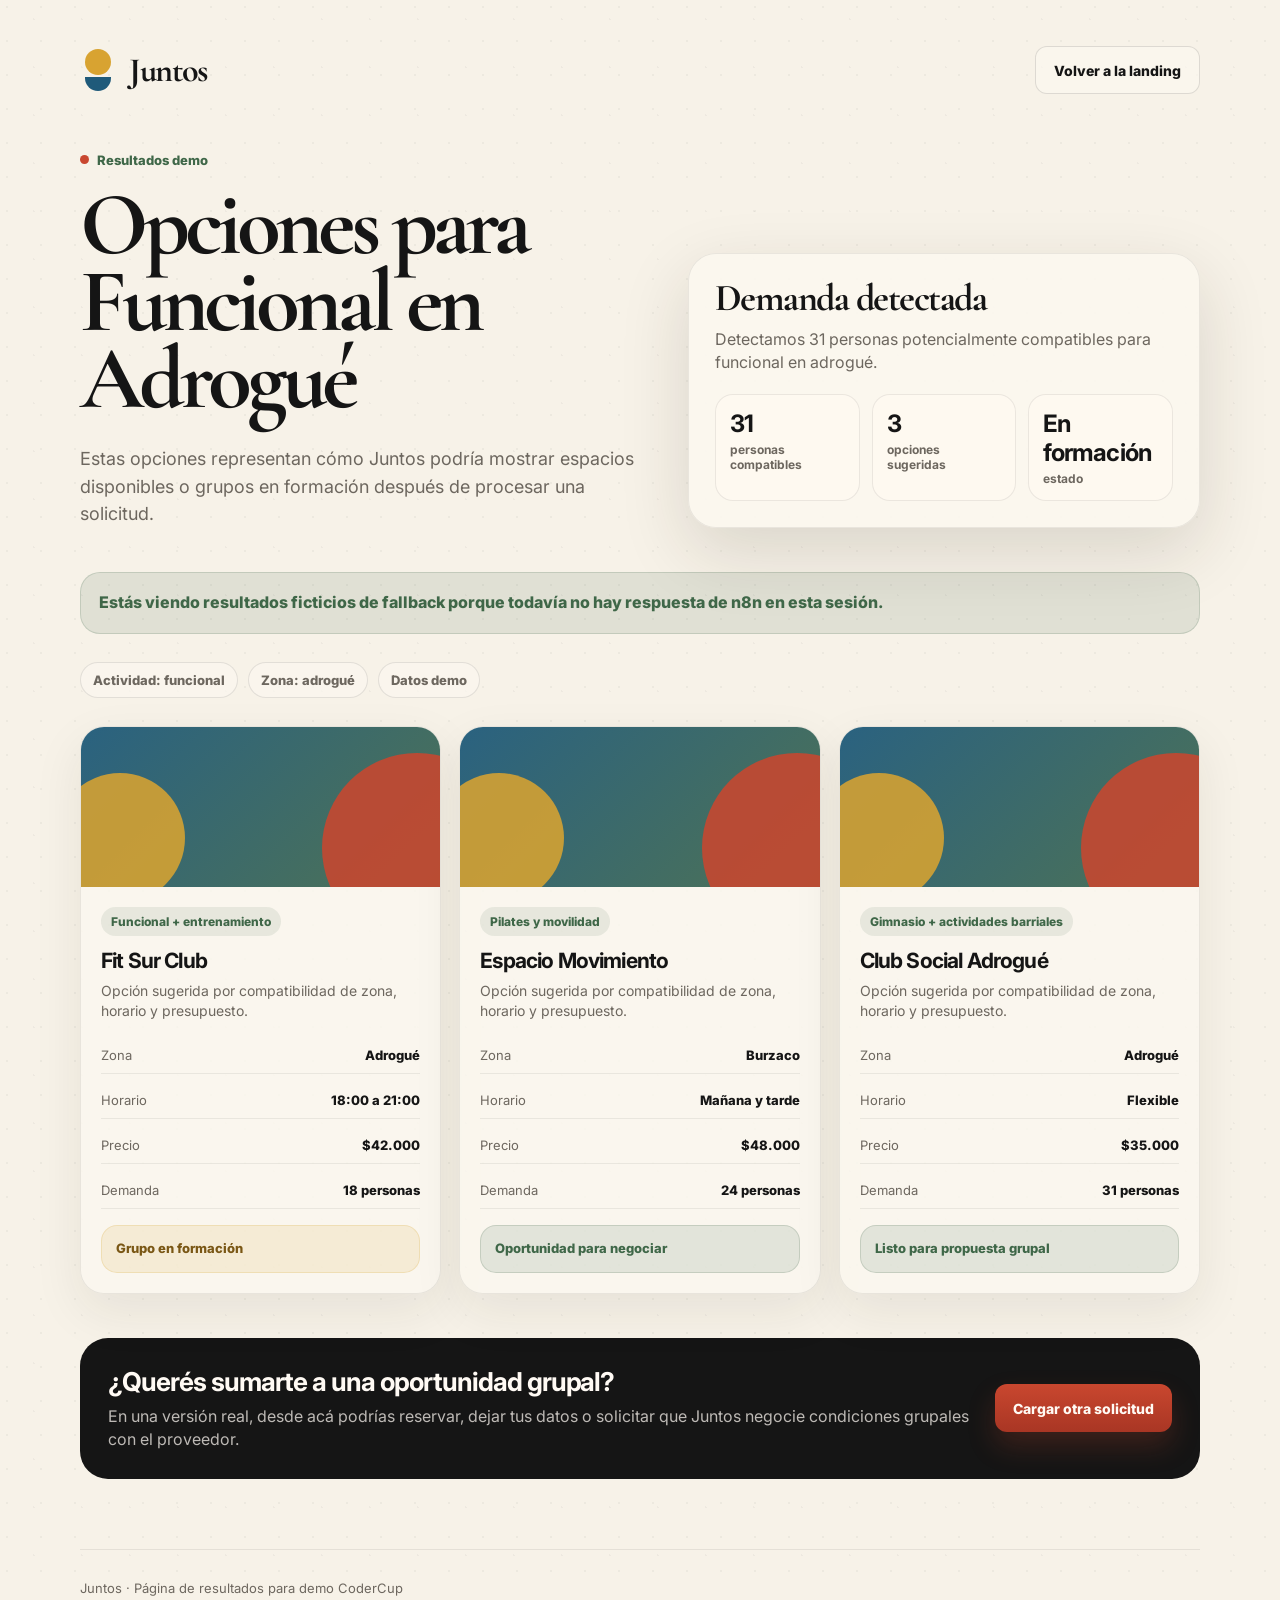
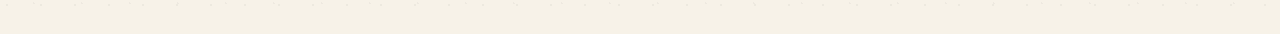
==== resultados.html @ adbb6b78 "Add files via upload" ====
<!DOCTYPE html>
<html lang="es">
<head>
  <meta charset="UTF-8" />
  <meta name="viewport" content="width=device-width, initial-scale=1.0" />
  <title>Resultados | Juntos</title>

  <link rel="preconnect" href="https://fonts.googleapis.com">
  <link rel="preconnect" href="https://fonts.gstatic.com" crossorigin>
  <link href="https://fonts.googleapis.com/css2?family=Inter:wght@400;500;600;700;800&family=Cormorant+Garamond:wght@500;600;700&display=swap" rel="stylesheet">

  <style>
    :root {
      --bg: #f7f2e8;
      --card: #fbf7ef;
      --text: #151515;
      --muted: #6d675f;
      --border: #ded5c7;
      --red: #c9472f;
      --red-dark: #a93624;
      --green: #3f6748;
      --blue: #1f5a7a;
      --mustard: #d8a331;
      --shadow: 0 24px 70px rgba(40, 32, 22, 0.14);
    }

    * { box-sizing: border-box; }
    body {
      margin: 0;
      font-family: "Inter", Arial, sans-serif;
      color: var(--text);
      background:
        radial-gradient(circle at 20% 20%, rgba(0, 0, 0, 0.04) 0 1px, transparent 1px),
        radial-gradient(circle at 70% 40%, rgba(0, 0, 0, 0.035) 0 1px, transparent 1px),
        var(--bg);
      background-size: 34px 34px, 48px 48px;
    }

    .page { min-height: 100vh; padding: 28px; }
    .shell { max-width: 1120px; margin: 0 auto; }

    header {
      display: flex; justify-content: space-between; align-items: center;
      padding: 18px 0 54px; gap: 20px;
    }

    .brand { display: inline-flex; align-items: center; gap: 13px; text-decoration: none; color: var(--text); }
    .mark { width: 36px; height: 42px; position: relative; }
    .mark::before { content: ""; position: absolute; width: 26px; height: 26px; background: var(--mustard); border-radius: 50%; left: 5px; top: 0; }
    .mark::after { content: ""; position: absolute; width: 26px; height: 14px; background: var(--blue); border-radius: 0 0 20px 20px; left: 5px; bottom: 0; }
    .logo { font-family: "Cormorant Garamond", Georgia, serif; font-size: 34px; font-weight: 700; letter-spacing: -0.04em; }

    .btn {
      display: inline-flex; align-items: center; justify-content: center; min-height: 48px;
      padding: 0 18px; border-radius: 12px; font-weight: 800; font-size: 14px;
      text-decoration: none; transition: transform 150ms ease; white-space: nowrap;
    }
    .btn.primary { background: linear-gradient(180deg, var(--red), var(--red-dark)); color: #fffaf4; box-shadow: 0 14px 28px rgba(201, 71, 47, 0.22); }
    .btn.secondary { color: var(--text); border: 1px solid rgba(21, 21, 21, 0.12); background: rgba(251, 247, 239, 0.72); }
    .btn:hover { transform: translateY(-1px); }

    .hero {
      display: grid; grid-template-columns: 1.05fr 0.95fr; gap: 42px;
      align-items: end; margin-bottom: 44px;
    }

    .eyebrow { display: inline-flex; align-items: center; gap: 8px; margin-bottom: 18px; font-size: 13px; font-weight: 800; color: var(--green); }
    .dot { width: 9px; height: 9px; border-radius: 50%; background: var(--red); }

    h1 {
      margin: 0; max-width: 720px; font-family: "Cormorant Garamond", Georgia, serif;
      font-size: clamp(52px, 7vw, 92px); line-height: 0.86; letter-spacing: -0.055em; font-weight: 700;
    }

    .lead { max-width: 620px; margin: 28px 0 0; font-size: 18px; line-height: 1.55; color: var(--muted); }

    .summary-card {
      background: rgba(251, 247, 239, 0.94); border: 1px solid rgba(21, 21, 21, 0.08);
      border-radius: 28px; padding: 26px; box-shadow: var(--shadow);
    }
    .summary-card h2 { font-family: "Cormorant Garamond", Georgia, serif; font-size: 38px; line-height: 0.95; letter-spacing: -0.04em; margin: 0 0 12px; }
    .summary-card p { color: var(--muted); line-height: 1.45; margin: 0; }

    .metric-row { display: grid; grid-template-columns: repeat(3, 1fr); gap: 12px; margin-top: 20px; }
    .metric { padding: 14px; background: rgba(255, 250, 242, 0.72); border: 1px solid rgba(21,21,21,0.08); border-radius: 18px; }
    .metric strong { display: block; font-size: 24px; letter-spacing: -0.04em; }
    .metric span { display: block; margin-top: 4px; color: var(--muted); font-size: 12px; line-height: 1.25; font-weight: 700; }

    .message {
      margin: 26px 0;
      padding: 18px;
      border-radius: 20px;
      background: rgba(63,103,72,0.12);
      border: 1px solid rgba(63,103,72,0.18);
      color: var(--green);
      font-weight: 800;
      line-height: 1.45;
    }

    .filter-note { display: flex; gap: 10px; flex-wrap: wrap; margin: 28px 0; }
    .pill { border: 1px solid rgba(21,21,21,0.1); border-radius: 999px; padding: 9px 12px; color: var(--muted); background: rgba(251,247,239,0.7); font-size: 13px; font-weight: 800; }

    .results-grid { display: grid; grid-template-columns: repeat(3, 1fr); gap: 18px; }
    .result-card { background: rgba(251, 247, 239, 0.84); border: 1px solid rgba(21,21,21,0.08); border-radius: 24px; overflow: hidden; box-shadow: 0 18px 50px rgba(40,32,22,0.08); }

    .visual {
      height: 160px; position: relative;
      background: linear-gradient(135deg, rgba(31,90,122,0.95), rgba(63,103,72,0.92));
      overflow: hidden;
    }
    .visual::before { content: ""; position: absolute; width: 130px; height: 130px; border-radius: 50%; background: var(--mustard); left: -26px; top: 46px; opacity: 0.88; }
    .visual::after { content: ""; position: absolute; width: 190px; height: 190px; border-radius: 50%; background: var(--red); right: -72px; top: 26px; opacity: 0.88; }

    .result-content { padding: 20px; }
    .label { display: inline-flex; width: fit-content; padding: 7px 10px; border-radius: 999px; background: rgba(63,103,72,0.1); color: var(--green); font-size: 12px; font-weight: 800; margin-bottom: 12px; }
    .result-card h3 { margin: 0 0 8px; font-size: 21px; letter-spacing: -0.04em; }
    .result-card p { margin: 0; color: var(--muted); font-size: 14px; line-height: 1.45; }

    .details { display: grid; gap: 8px; margin: 16px 0; }
    .detail { display: flex; justify-content: space-between; gap: 12px; padding: 10px 0; border-bottom: 1px solid rgba(21,21,21,0.07); font-size: 13px; }
    .detail span:first-child { color: var(--muted); }
    .detail span:last-child { font-weight: 800; text-align: right; }

    .status {
      margin-top: 16px; padding: 14px; border-radius: 16px; font-size: 13px; line-height: 1.35; font-weight: 800;
      background: rgba(216,163,49,0.13); color: #7a5715; border: 1px solid rgba(216,163,49,0.2);
    }
    .status.good { background: rgba(63,103,72,0.12); color: var(--green); border-color: rgba(63,103,72,0.18); }

    .cta-section {
      margin-top: 44px; padding: 28px; border-radius: 28px; background: #151515; color: #fffaf4;
      display: grid; grid-template-columns: 1fr auto; gap: 24px; align-items: center;
    }
    .cta-section h2 { margin: 0 0 8px; font-size: 26px; letter-spacing: -0.04em; }
    .cta-section p { margin: 0; color: rgba(255,250,244,0.72); line-height: 1.45; }

    footer { margin-top: 70px; padding: 30px 0 10px; color: var(--muted); font-size: 13px; border-top: 1px solid rgba(21,21,21,0.08); }

    @media (max-width: 980px) { .hero { grid-template-columns: 1fr; } .results-grid { grid-template-columns: 1fr 1fr; } .cta-section { grid-template-columns: 1fr; } }
    @media (max-width: 640px) { .page { padding: 18px; } header { align-items: flex-start; } .results-grid, .metric-row { grid-template-columns: 1fr; } }
  </style>
</head>

<body>
  <main class="page">
    <div class="shell">
      <header>
        <a class="brand" href="./index.html">
          <span class="mark" aria-hidden="true"></span>
          <span class="logo">Juntos</span>
        </a>

        <a class="btn secondary" href="./index.html">Volver a la landing</a>
      </header>

      <section class="hero">
        <div>
          <div class="eyebrow"><span class="dot"></span> Resultados demo</div>
          <h1 id="title">Opciones cerca tuyo</h1>
          <p class="lead">
            Estas opciones representan cómo Juntos podría mostrar espacios disponibles o grupos en formación
            después de procesar una solicitud.
          </p>
        </div>

        <aside class="summary-card">
          <h2>Demanda detectada</h2>
          <p id="summary-text">Procesamos tu solicitud y detectamos oportunidades compatibles.</p>
          <div class="metric-row">
            <div class="metric">
              <strong id="metric-people">0</strong>
              <span>personas compatibles</span>
            </div>
            <div class="metric">
              <strong id="metric-options">0</strong>
              <span>opciones sugeridas</span>
            </div>
            <div class="metric">
              <strong id="metric-status">—</strong>
              <span>estado</span>
            </div>
          </div>
        </aside>
      </section>

      <div class="message" id="message-box"></div>

      <div class="filter-note">
        <span class="pill" id="pill-activity">Actividad: —</span>
        <span class="pill" id="pill-zone">Zona: —</span>
        <span class="pill">Datos demo</span>
      </div>

      <section class="results-grid" id="results"></section>

      <section class="cta-section">
        <div>
          <h2>¿Querés sumarte a una oportunidad grupal?</h2>
          <p>
            En una versión real, desde acá podrías reservar, dejar tus datos o solicitar que Juntos negocie
            condiciones grupales con el proveedor.
          </p>
        </div>
        <a class="btn primary" href="./index.html#demo">Cargar otra solicitud</a>
      </section>

      <footer>Juntos · Página de resultados para demo CoderCup</footer>
    </div>
  </main>

  <script>
    const params = new URLSearchParams(window.location.search);
    const stored = sessionStorage.getItem("juntos_resultado");

    let data = stored ? JSON.parse(stored) : null;

    const fallbackActivity = (params.get("actividad") || "funcional").toLowerCase();
    const fallbackZone = (params.get("zona") || "adrogué").toLowerCase();

    const fallbackResults = [
      {
        nombre: "Fit Sur Club",
        tipo: "Funcional + entrenamiento",
        zona: "Adrogué",
        horario: "18:00 a 21:00",
        precio_estimado: "$42.000",
        demanda: 18,
        estado: "Grupo en formación"
      },
      {
        nombre: "Espacio Movimiento",
        tipo: "Pilates y movilidad",
        zona: "Burzaco",
        horario: "Mañana y tarde",
        precio_estimado: "$48.000",
        demanda: 24,
        estado: "Oportunidad para negociar"
      },
      {
        nombre: "Club Social Adrogué",
        tipo: "Gimnasio + actividades barriales",
        zona: "Adrogué",
        horario: "Flexible",
        precio_estimado: "$35.000",
        demanda: 31,
        estado: "Listo para propuesta grupal"
      }
    ];

    if (!data) {
      data = {
        actividad: fallbackActivity,
        zona: fallbackZone,
        personas_compatibles: 31,
        estado_oportunidad: "demo_fallback",
        mensaje_usuario: "Estás viendo resultados ficticios de fallback porque todavía no hay respuesta de n8n en esta sesión.",
        resultados: fallbackResults
      };
    }

    const actividad = (data.actividad || fallbackActivity).toLowerCase();
    const zona = (data.zona || fallbackZone).toLowerCase();
    const niceActivity = actividad.charAt(0).toUpperCase() + actividad.slice(1);
    const niceZone = zona.charAt(0).toUpperCase() + zona.slice(1);
    const resultados = Array.isArray(data.resultados) ? data.resultados : fallbackResults;

    document.getElementById("title").textContent = `Opciones para ${niceActivity} en ${niceZone}`;
    document.getElementById("pill-activity").textContent = `Actividad: ${actividad}`;
    document.getElementById("pill-zone").textContent = `Zona: ${zona}`;
    document.getElementById("metric-people").textContent = data.personas_compatibles || 0;
    document.getElementById("metric-options").textContent = resultados.length;
    document.getElementById("metric-status").textContent = data.demanda_suficiente ? "Sí" : "En formación";
    document.getElementById("message-box").textContent = data.mensaje_usuario || "Solicitud procesada.";
    document.getElementById("summary-text").textContent =
      `Detectamos ${data.personas_compatibles || 0} personas potencialmente compatibles para ${actividad} en ${zona}.`;

    const container = document.getElementById("results");

    resultados.forEach((item) => {
      const card = document.createElement("article");
      card.className = "result-card";
      const demanda = item.demanda || item.personas || item.personas_compatibles || "—";
      const good = String(item.estado || "").toLowerCase().includes("suficiente") ||
                   String(item.estado || "").toLowerCase().includes("negociar") ||
                   String(item.estado || "").toLowerCase().includes("listo");

      card.innerHTML = `
        <div class="visual"></div>
        <div class="result-content">
          <span class="label">${item.tipo || item.actividad || "Actividad"}</span>
          <h3>${item.nombre || "Espacio sugerido"}</h3>
          <p>${item.descripcion || "Opción sugerida por compatibilidad de zona, horario y presupuesto."}</p>
          <div class="details">
            <div class="detail"><span>Zona</span><span>${item.zona || zona}</span></div>
            <div class="detail"><span>Horario</span><span>${item.horario || "Flexible"}</span></div>
            <div class="detail"><span>Precio</span><span>${item.precio_estimado || "A validar"}</span></div>
            <div class="detail"><span>Demanda</span><span>${demanda} personas</span></div>
          </div>
          <div class="status ${good ? "good" : ""}">${item.estado || "Grupo en formación"}</div>
        </div>
      `;

      container.appendChild(card);
    });
  </script>
</body>
</html>
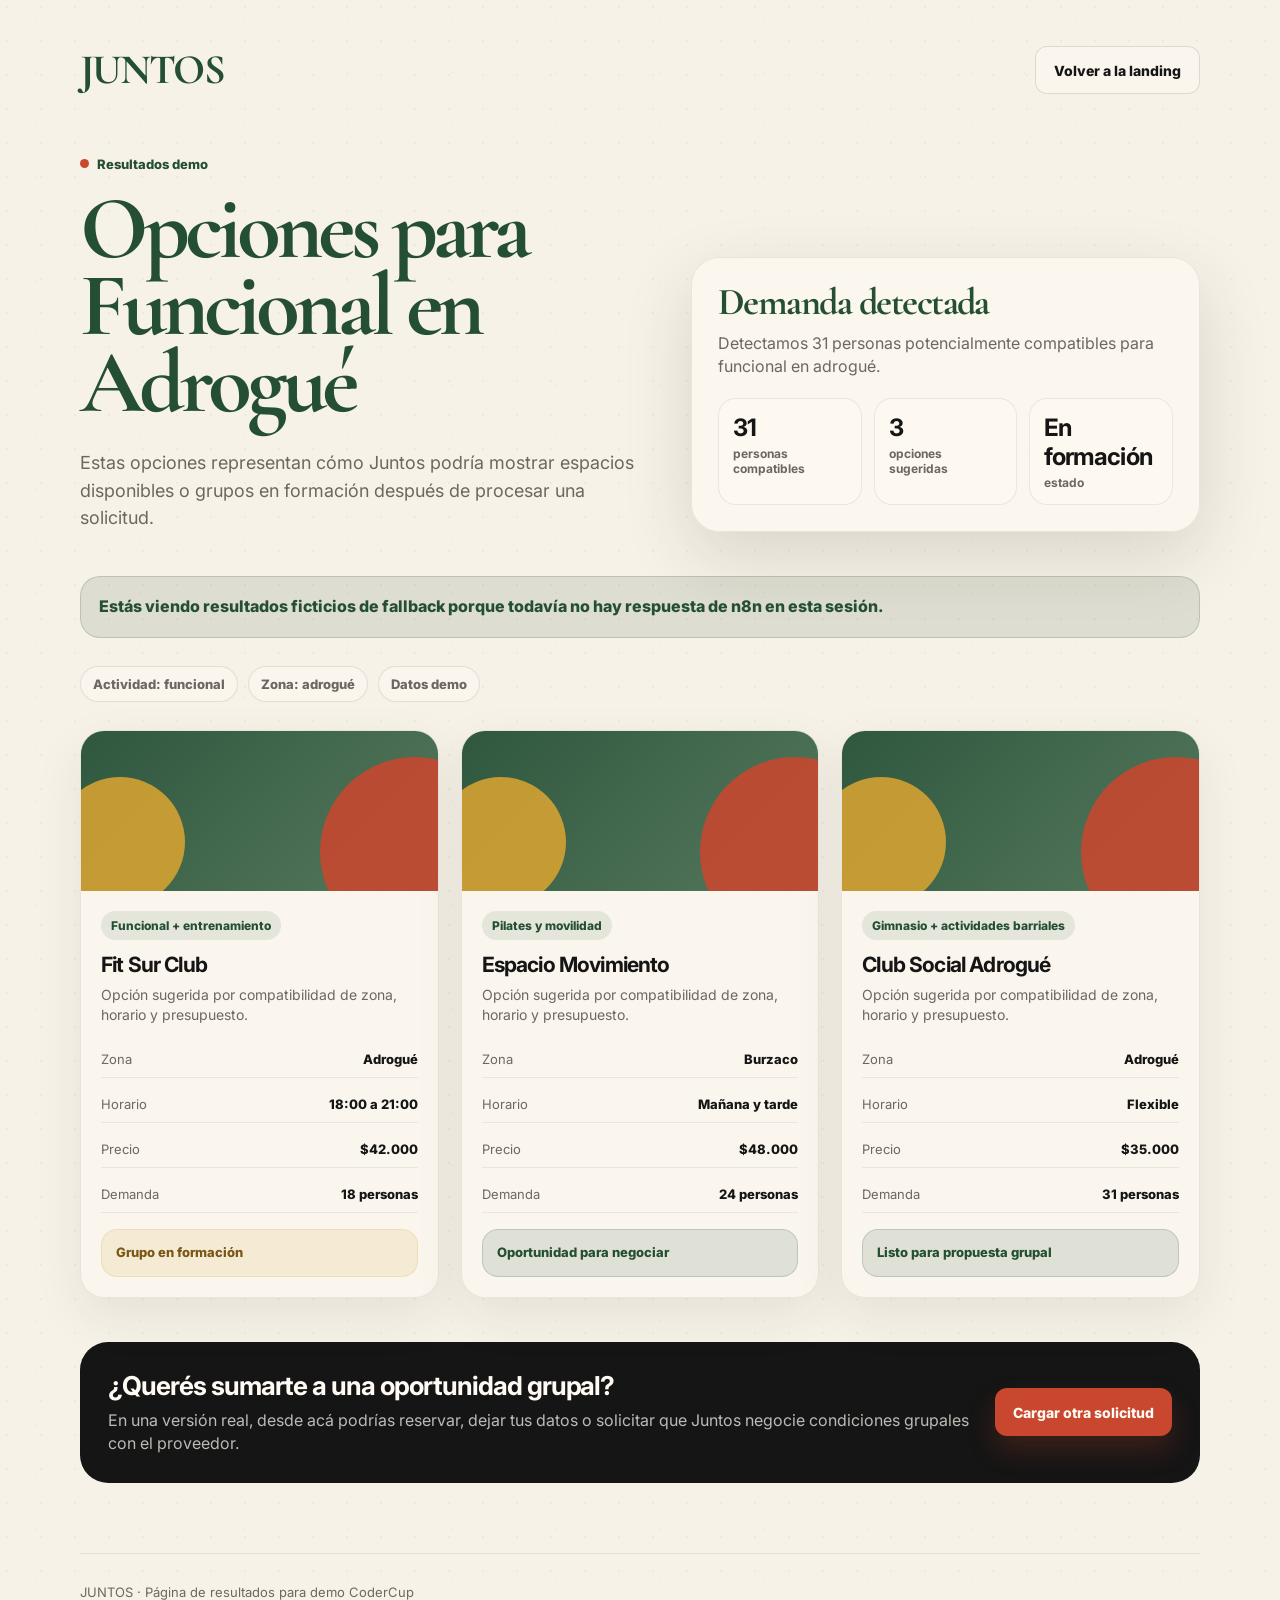
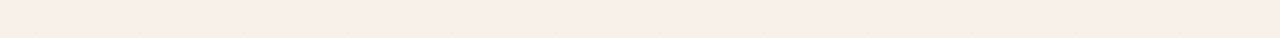
==== commit dc76e12a: "Add files via upload" ====
--- a/resultados.html
+++ b/resultados.html
@@ -18,7 +18,7 @@
       --border: #ded5c7;
       --red: #c9472f;
       --red-dark: #a93624;
-      --green: #3f6748;
+      --green: #244f35;
       --blue: #1f5a7a;
       --mustard: #d8a331;
       --shadow: 0 24px 70px rgba(40, 32, 22, 0.14);
@@ -30,114 +30,336 @@
       font-family: "Inter", Arial, sans-serif;
       color: var(--text);
       background:
-        radial-gradient(circle at 20% 20%, rgba(0, 0, 0, 0.04) 0 1px, transparent 1px),
-        radial-gradient(circle at 70% 40%, rgba(0, 0, 0, 0.035) 0 1px, transparent 1px),
+        radial-gradient(circle at 20% 20%, rgba(0, 0, 0, 0.035) 0 1px, transparent 1px),
+        radial-gradient(circle at 70% 40%, rgba(0, 0, 0, 0.025) 0 1px, transparent 1px),
         var(--bg);
-      background-size: 34px 34px, 48px 48px;
+      background-size: 34px 34px, 52px 52px;
     }
 
     .page { min-height: 100vh; padding: 28px; }
     .shell { max-width: 1120px; margin: 0 auto; }
 
     header {
-      display: flex; justify-content: space-between; align-items: center;
-      padding: 18px 0 54px; gap: 20px;
-    }
-
-    .brand { display: inline-flex; align-items: center; gap: 13px; text-decoration: none; color: var(--text); }
-    .mark { width: 36px; height: 42px; position: relative; }
-    .mark::before { content: ""; position: absolute; width: 26px; height: 26px; background: var(--mustard); border-radius: 50%; left: 5px; top: 0; }
-    .mark::after { content: ""; position: absolute; width: 26px; height: 14px; background: var(--blue); border-radius: 0 0 20px 20px; left: 5px; bottom: 0; }
-    .logo { font-family: "Cormorant Garamond", Georgia, serif; font-size: 34px; font-weight: 700; letter-spacing: -0.04em; }
+      display: flex;
+      justify-content: space-between;
+      align-items: center;
+      padding: 18px 0 58px;
+      gap: 20px;
+    }
+
+    .brand {
+      color: var(--green);
+      font-family: "Cormorant Garamond", Georgia, serif;
+      font-size: 42px;
+      line-height: .9;
+      font-weight: 700;
+      letter-spacing: -0.045em;
+      text-decoration: none;
+    }
 
     .btn {
-      display: inline-flex; align-items: center; justify-content: center; min-height: 48px;
-      padding: 0 18px; border-radius: 12px; font-weight: 800; font-size: 14px;
-      text-decoration: none; transition: transform 150ms ease; white-space: nowrap;
-    }
-    .btn.primary { background: linear-gradient(180deg, var(--red), var(--red-dark)); color: #fffaf4; box-shadow: 0 14px 28px rgba(201, 71, 47, 0.22); }
-    .btn.secondary { color: var(--text); border: 1px solid rgba(21, 21, 21, 0.12); background: rgba(251, 247, 239, 0.72); }
+      display: inline-flex;
+      align-items: center;
+      justify-content: center;
+      min-height: 48px;
+      padding: 0 18px;
+      border-radius: 12px;
+      font-weight: 800;
+      font-size: 14px;
+      text-decoration: none;
+      transition: transform 150ms ease;
+      white-space: nowrap;
+    }
+
+    .btn.primary {
+      background: var(--red);
+      color: #fffaf4;
+      box-shadow: 0 14px 28px rgba(201, 71, 47, 0.22);
+    }
+
+    .btn.secondary {
+      color: var(--text);
+      border: 1px solid rgba(21, 21, 21, 0.12);
+      background: rgba(251, 247, 239, 0.72);
+    }
+
     .btn:hover { transform: translateY(-1px); }
 
     .hero {
-      display: grid; grid-template-columns: 1.05fr 0.95fr; gap: 42px;
-      align-items: end; margin-bottom: 44px;
-    }
-
-    .eyebrow { display: inline-flex; align-items: center; gap: 8px; margin-bottom: 18px; font-size: 13px; font-weight: 800; color: var(--green); }
-    .dot { width: 9px; height: 9px; border-radius: 50%; background: var(--red); }
+      display: grid;
+      grid-template-columns: 1.05fr 0.95fr;
+      gap: 48px;
+      align-items: end;
+      margin-bottom: 44px;
+    }
+
+    .eyebrow {
+      display: inline-flex;
+      align-items: center;
+      gap: 8px;
+      margin-bottom: 18px;
+      font-size: 13px;
+      font-weight: 800;
+      color: var(--green);
+    }
+
+    .dot {
+      width: 9px;
+      height: 9px;
+      border-radius: 50%;
+      background: var(--red);
+    }
 
     h1 {
-      margin: 0; max-width: 720px; font-family: "Cormorant Garamond", Georgia, serif;
-      font-size: clamp(52px, 7vw, 92px); line-height: 0.86; letter-spacing: -0.055em; font-weight: 700;
-    }
-
-    .lead { max-width: 620px; margin: 28px 0 0; font-size: 18px; line-height: 1.55; color: var(--muted); }
+      margin: 0;
+      max-width: 720px;
+      font-family: "Cormorant Garamond", Georgia, serif;
+      font-size: clamp(52px, 7vw, 92px);
+      line-height: 0.86;
+      letter-spacing: -0.055em;
+      font-weight: 700;
+      color: var(--green);
+    }
+
+    .lead {
+      max-width: 620px;
+      margin: 28px 0 0;
+      font-size: 18px;
+      line-height: 1.55;
+      color: var(--muted);
+    }
 
     .summary-card {
-      background: rgba(251, 247, 239, 0.94); border: 1px solid rgba(21, 21, 21, 0.08);
-      border-radius: 28px; padding: 26px; box-shadow: var(--shadow);
-    }
-    .summary-card h2 { font-family: "Cormorant Garamond", Georgia, serif; font-size: 38px; line-height: 0.95; letter-spacing: -0.04em; margin: 0 0 12px; }
-    .summary-card p { color: var(--muted); line-height: 1.45; margin: 0; }
-
-    .metric-row { display: grid; grid-template-columns: repeat(3, 1fr); gap: 12px; margin-top: 20px; }
-    .metric { padding: 14px; background: rgba(255, 250, 242, 0.72); border: 1px solid rgba(21,21,21,0.08); border-radius: 18px; }
-    .metric strong { display: block; font-size: 24px; letter-spacing: -0.04em; }
-    .metric span { display: block; margin-top: 4px; color: var(--muted); font-size: 12px; line-height: 1.25; font-weight: 700; }
+      background: rgba(251, 247, 239, 0.94);
+      border: 1px solid rgba(21, 21, 21, 0.08);
+      border-radius: 28px;
+      padding: 26px;
+      box-shadow: var(--shadow);
+    }
+
+    .summary-card h2 {
+      font-family: "Cormorant Garamond", Georgia, serif;
+      font-size: 38px;
+      line-height: 0.95;
+      letter-spacing: -0.04em;
+      margin: 0 0 12px;
+      color: var(--green);
+    }
+
+    .summary-card p {
+      color: var(--muted);
+      line-height: 1.45;
+      margin: 0;
+    }
+
+    .metric-row {
+      display: grid;
+      grid-template-columns: repeat(3, 1fr);
+      gap: 12px;
+      margin-top: 20px;
+    }
+
+    .metric {
+      padding: 14px;
+      background: rgba(255, 250, 242, 0.72);
+      border: 1px solid rgba(21,21,21,0.08);
+      border-radius: 18px;
+    }
+
+    .metric strong {
+      display: block;
+      font-size: 24px;
+      letter-spacing: -0.04em;
+    }
+
+    .metric span {
+      display: block;
+      margin-top: 4px;
+      color: var(--muted);
+      font-size: 12px;
+      line-height: 1.25;
+      font-weight: 700;
+    }
 
     .message {
       margin: 26px 0;
       padding: 18px;
       border-radius: 20px;
-      background: rgba(63,103,72,0.12);
-      border: 1px solid rgba(63,103,72,0.18);
+      background: rgba(36,79,53,0.12);
+      border: 1px solid rgba(36,79,53,0.18);
       color: var(--green);
       font-weight: 800;
       line-height: 1.45;
     }
 
-    .filter-note { display: flex; gap: 10px; flex-wrap: wrap; margin: 28px 0; }
-    .pill { border: 1px solid rgba(21,21,21,0.1); border-radius: 999px; padding: 9px 12px; color: var(--muted); background: rgba(251,247,239,0.7); font-size: 13px; font-weight: 800; }
-
-    .results-grid { display: grid; grid-template-columns: repeat(3, 1fr); gap: 18px; }
-    .result-card { background: rgba(251, 247, 239, 0.84); border: 1px solid rgba(21,21,21,0.08); border-radius: 24px; overflow: hidden; box-shadow: 0 18px 50px rgba(40,32,22,0.08); }
+    .filter-note {
+      display: flex;
+      gap: 10px;
+      flex-wrap: wrap;
+      margin: 28px 0;
+    }
+
+    .pill {
+      border: 1px solid rgba(21,21,21,0.1);
+      border-radius: 999px;
+      padding: 9px 12px;
+      color: var(--muted);
+      background: rgba(251,247,239,0.7);
+      font-size: 13px;
+      font-weight: 800;
+    }
+
+    .results-grid {
+      display: grid;
+      grid-template-columns: repeat(3, 1fr);
+      gap: 22px;
+    }
+
+    .result-card {
+      background: rgba(251, 247, 239, 0.84);
+      border: 1px solid rgba(21,21,21,0.08);
+      border-radius: 24px;
+      overflow: hidden;
+      box-shadow: 0 18px 50px rgba(40,32,22,0.08);
+    }
 
     .visual {
-      height: 160px; position: relative;
-      background: linear-gradient(135deg, rgba(31,90,122,0.95), rgba(63,103,72,0.92));
+      height: 160px;
+      position: relative;
+      background: linear-gradient(135deg, rgba(36,79,53,0.95), rgba(63,103,72,0.88));
       overflow: hidden;
     }
-    .visual::before { content: ""; position: absolute; width: 130px; height: 130px; border-radius: 50%; background: var(--mustard); left: -26px; top: 46px; opacity: 0.88; }
-    .visual::after { content: ""; position: absolute; width: 190px; height: 190px; border-radius: 50%; background: var(--red); right: -72px; top: 26px; opacity: 0.88; }
+
+    .visual::before {
+      content: "";
+      position: absolute;
+      width: 130px;
+      height: 130px;
+      border-radius: 50%;
+      background: var(--mustard);
+      left: -26px;
+      top: 46px;
+      opacity: 0.88;
+    }
+
+    .visual::after {
+      content: "";
+      position: absolute;
+      width: 190px;
+      height: 190px;
+      border-radius: 50%;
+      background: var(--red);
+      right: -72px;
+      top: 26px;
+      opacity: 0.88;
+    }
 
     .result-content { padding: 20px; }
-    .label { display: inline-flex; width: fit-content; padding: 7px 10px; border-radius: 999px; background: rgba(63,103,72,0.1); color: var(--green); font-size: 12px; font-weight: 800; margin-bottom: 12px; }
-    .result-card h3 { margin: 0 0 8px; font-size: 21px; letter-spacing: -0.04em; }
-    .result-card p { margin: 0; color: var(--muted); font-size: 14px; line-height: 1.45; }
-
-    .details { display: grid; gap: 8px; margin: 16px 0; }
-    .detail { display: flex; justify-content: space-between; gap: 12px; padding: 10px 0; border-bottom: 1px solid rgba(21,21,21,0.07); font-size: 13px; }
+
+    .label {
+      display: inline-flex;
+      width: fit-content;
+      padding: 7px 10px;
+      border-radius: 999px;
+      background: rgba(36,79,53,0.1);
+      color: var(--green);
+      font-size: 12px;
+      font-weight: 800;
+      margin-bottom: 12px;
+    }
+
+    .result-card h3 {
+      margin: 0 0 8px;
+      font-size: 21px;
+      letter-spacing: -0.04em;
+    }
+
+    .result-card p {
+      margin: 0;
+      color: var(--muted);
+      font-size: 14px;
+      line-height: 1.45;
+    }
+
+    .details {
+      display: grid;
+      gap: 8px;
+      margin: 16px 0;
+    }
+
+    .detail {
+      display: flex;
+      justify-content: space-between;
+      gap: 12px;
+      padding: 10px 0;
+      border-bottom: 1px solid rgba(21,21,21,0.07);
+      font-size: 13px;
+    }
+
     .detail span:first-child { color: var(--muted); }
     .detail span:last-child { font-weight: 800; text-align: right; }
 
     .status {
-      margin-top: 16px; padding: 14px; border-radius: 16px; font-size: 13px; line-height: 1.35; font-weight: 800;
-      background: rgba(216,163,49,0.13); color: #7a5715; border: 1px solid rgba(216,163,49,0.2);
-    }
-    .status.good { background: rgba(63,103,72,0.12); color: var(--green); border-color: rgba(63,103,72,0.18); }
+      margin-top: 16px;
+      padding: 14px;
+      border-radius: 16px;
+      font-size: 13px;
+      line-height: 1.35;
+      font-weight: 800;
+      background: rgba(216,163,49,0.13);
+      color: #7a5715;
+      border: 1px solid rgba(216,163,49,0.2);
+    }
+
+    .status.good {
+      background: rgba(36,79,53,0.12);
+      color: var(--green);
+      border-color: rgba(36,79,53,0.18);
+    }
 
     .cta-section {
-      margin-top: 44px; padding: 28px; border-radius: 28px; background: #151515; color: #fffaf4;
-      display: grid; grid-template-columns: 1fr auto; gap: 24px; align-items: center;
-    }
-    .cta-section h2 { margin: 0 0 8px; font-size: 26px; letter-spacing: -0.04em; }
-    .cta-section p { margin: 0; color: rgba(255,250,244,0.72); line-height: 1.45; }
-
-    footer { margin-top: 70px; padding: 30px 0 10px; color: var(--muted); font-size: 13px; border-top: 1px solid rgba(21,21,21,0.08); }
-
-    @media (max-width: 980px) { .hero { grid-template-columns: 1fr; } .results-grid { grid-template-columns: 1fr 1fr; } .cta-section { grid-template-columns: 1fr; } }
-    @media (max-width: 640px) { .page { padding: 18px; } header { align-items: flex-start; } .results-grid, .metric-row { grid-template-columns: 1fr; } }
+      margin-top: 44px;
+      padding: 28px;
+      border-radius: 28px;
+      background: #151515;
+      color: #fffaf4;
+      display: grid;
+      grid-template-columns: 1fr auto;
+      gap: 24px;
+      align-items: center;
+    }
+
+    .cta-section h2 {
+      margin: 0 0 8px;
+      font-size: 26px;
+      letter-spacing: -0.04em;
+    }
+
+    .cta-section p {
+      margin: 0;
+      color: rgba(255,250,244,0.72);
+      line-height: 1.45;
+    }
+
+    footer {
+      margin-top: 70px;
+      padding: 30px 0 10px;
+      color: var(--muted);
+      font-size: 13px;
+      border-top: 1px solid rgba(21,21,21,0.08);
+    }
+
+    @media (max-width: 980px) {
+      .hero { grid-template-columns: 1fr; }
+      .results-grid { grid-template-columns: 1fr 1fr; }
+      .cta-section { grid-template-columns: 1fr; }
+    }
+
+    @media (max-width: 640px) {
+      .page { padding: 18px; }
+      header { align-items: flex-start; }
+      .results-grid, .metric-row { grid-template-columns: 1fr; }
+    }
   </style>
 </head>
 
@@ -145,11 +367,7 @@
   <main class="page">
     <div class="shell">
       <header>
-        <a class="brand" href="./index.html">
-          <span class="mark" aria-hidden="true"></span>
-          <span class="logo">Juntos</span>
-        </a>
-
+        <a class="brand" href="./index.html">JUNTOS</a>
         <a class="btn secondary" href="./index.html">Volver a la landing</a>
       </header>
 
@@ -204,47 +422,22 @@
         <a class="btn primary" href="./index.html#demo">Cargar otra solicitud</a>
       </section>
 
-      <footer>Juntos · Página de resultados para demo CoderCup</footer>
+      <footer>JUNTOS · Página de resultados para demo CoderCup</footer>
     </div>
   </main>
 
   <script>
     const params = new URLSearchParams(window.location.search);
     const stored = sessionStorage.getItem("juntos_resultado");
-
     let data = stored ? JSON.parse(stored) : null;
 
     const fallbackActivity = (params.get("actividad") || "funcional").toLowerCase();
     const fallbackZone = (params.get("zona") || "adrogué").toLowerCase();
 
     const fallbackResults = [
-      {
-        nombre: "Fit Sur Club",
-        tipo: "Funcional + entrenamiento",
-        zona: "Adrogué",
-        horario: "18:00 a 21:00",
-        precio_estimado: "$42.000",
-        demanda: 18,
-        estado: "Grupo en formación"
-      },
-      {
-        nombre: "Espacio Movimiento",
-        tipo: "Pilates y movilidad",
-        zona: "Burzaco",
-        horario: "Mañana y tarde",
-        precio_estimado: "$48.000",
-        demanda: 24,
-        estado: "Oportunidad para negociar"
-      },
-      {
-        nombre: "Club Social Adrogué",
-        tipo: "Gimnasio + actividades barriales",
-        zona: "Adrogué",
-        horario: "Flexible",
-        precio_estimado: "$35.000",
-        demanda: 31,
-        estado: "Listo para propuesta grupal"
-      }
+      { nombre: "Fit Sur Club", tipo: "Funcional + entrenamiento", zona: "Adrogué", horario: "18:00 a 21:00", precio_estimado: "$42.000", demanda: 18, estado: "Grupo en formación" },
+      { nombre: "Espacio Movimiento", tipo: "Pilates y movilidad", zona: "Burzaco", horario: "Mañana y tarde", precio_estimado: "$48.000", demanda: 24, estado: "Oportunidad para negociar" },
+      { nombre: "Club Social Adrogué", tipo: "Gimnasio + actividades barriales", zona: "Adrogué", horario: "Flexible", precio_estimado: "$35.000", demanda: 31, estado: "Listo para propuesta grupal" }
     ];
 
     if (!data) {
@@ -252,7 +445,7 @@
         actividad: fallbackActivity,
         zona: fallbackZone,
         personas_compatibles: 31,
-        estado_oportunidad: "demo_fallback",
+        demanda_suficiente: false,
         mensaje_usuario: "Estás viendo resultados ficticios de fallback porque todavía no hay respuesta de n8n en esta sesión.",
         resultados: fallbackResults
       };
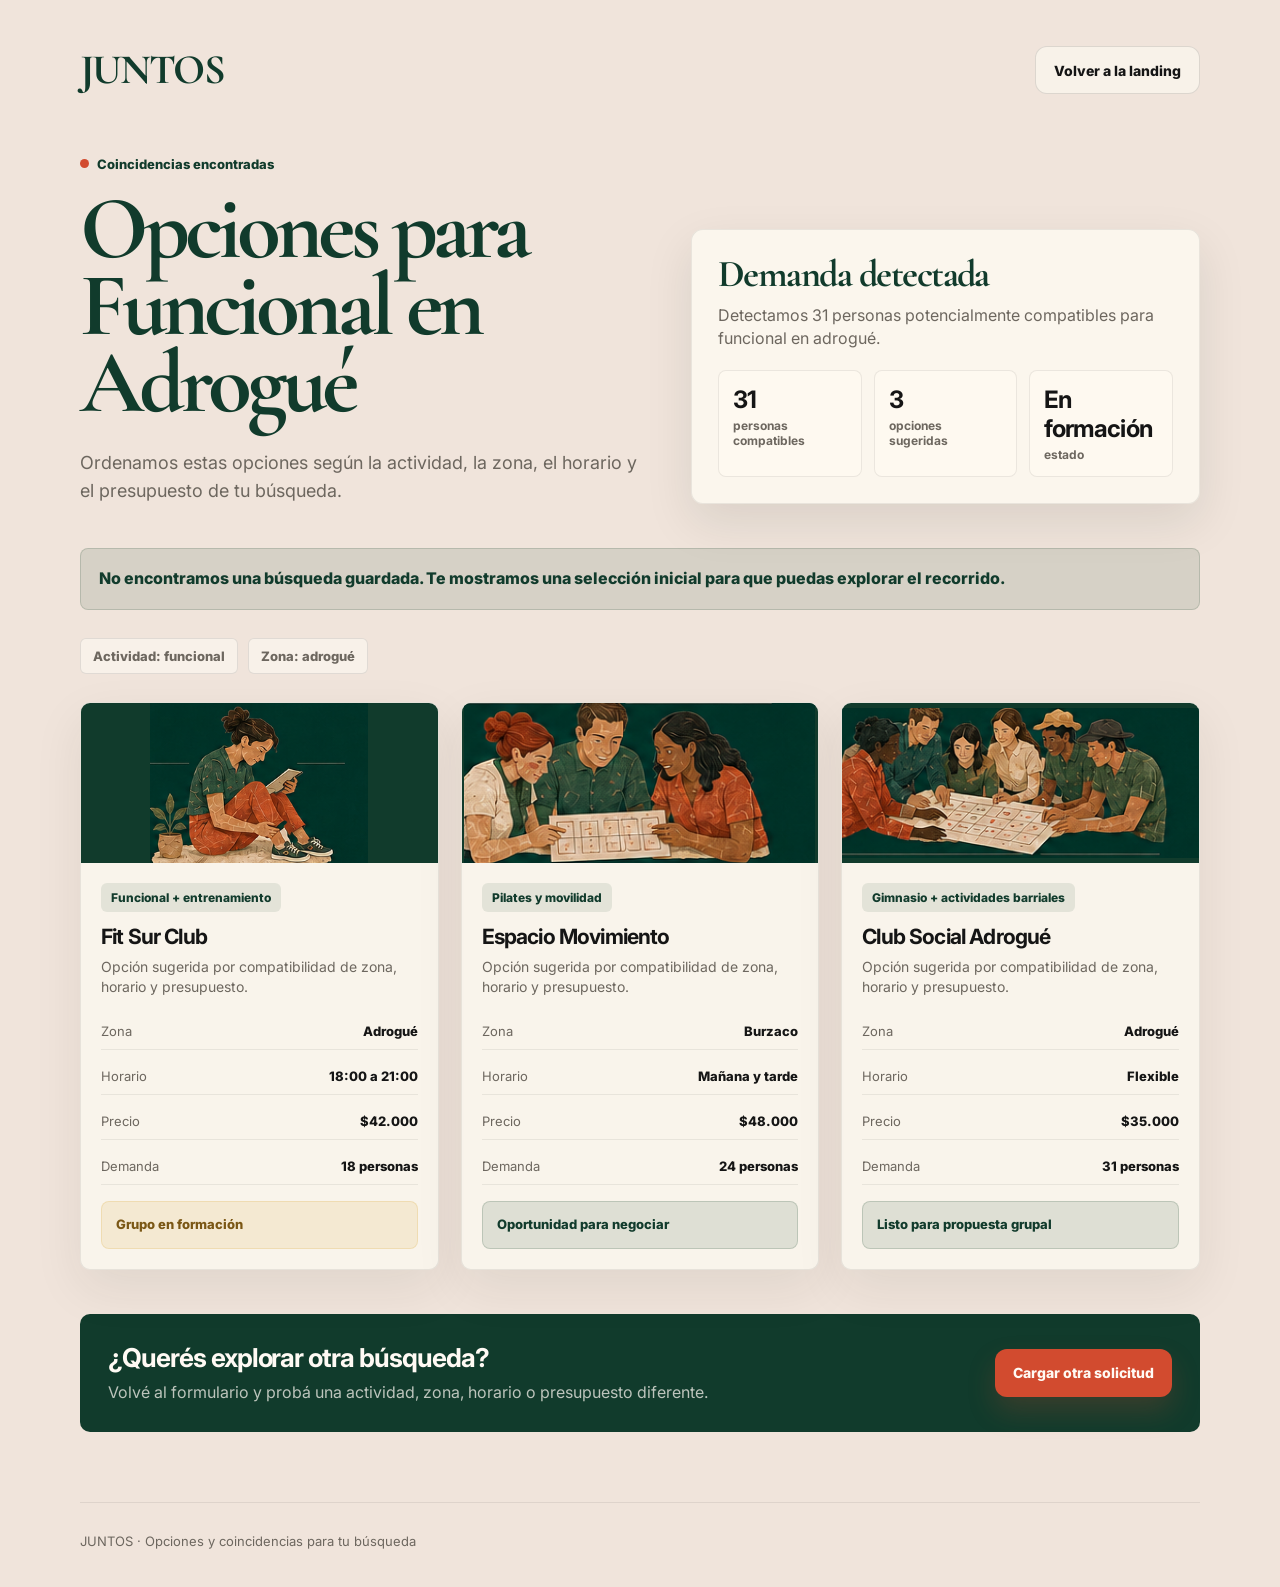
==== commit 36c81dbe: "Implementar landing editorial con collages" ====
--- a/resultados.html
+++ b/resultados.html
@@ -11,17 +11,15 @@
 
   <style>
     :root {
-      --bg: #f7f2e8;
-      --card: #fbf7ef;
+      --bg: #f0e4db;
+      --card: #f7eee7;
       --text: #151515;
       --muted: #6d675f;
       --border: #ded5c7;
-      --red: #c9472f;
-      --red-dark: #a93624;
-      --green: #244f35;
-      --blue: #1f5a7a;
-      --mustard: #d8a331;
-      --shadow: 0 24px 70px rgba(40, 32, 22, 0.14);
+      --red: #d24b2f;
+      --red-dark: #b73c25;
+      --green: #113b2c;
+      --shadow: 0 18px 48px rgba(18, 42, 31, 0.1);
     }
 
     * { box-sizing: border-box; }
@@ -29,11 +27,7 @@
       margin: 0;
       font-family: "Inter", Arial, sans-serif;
       color: var(--text);
-      background:
-        radial-gradient(circle at 20% 20%, rgba(0, 0, 0, 0.035) 0 1px, transparent 1px),
-        radial-gradient(circle at 70% 40%, rgba(0, 0, 0, 0.025) 0 1px, transparent 1px),
-        var(--bg);
-      background-size: 34px 34px, 52px 52px;
+      background: var(--bg);
     }
 
     .page { min-height: 100vh; padding: 28px; }
@@ -132,7 +126,7 @@
     .summary-card {
       background: rgba(251, 247, 239, 0.94);
       border: 1px solid rgba(21, 21, 21, 0.08);
-      border-radius: 28px;
+      border-radius: 12px;
       padding: 26px;
       box-shadow: var(--shadow);
     }
@@ -163,7 +157,7 @@
       padding: 14px;
       background: rgba(255, 250, 242, 0.72);
       border: 1px solid rgba(21,21,21,0.08);
-      border-radius: 18px;
+      border-radius: 8px;
     }
 
     .metric strong {
@@ -184,7 +178,7 @@
     .message {
       margin: 26px 0;
       padding: 18px;
-      border-radius: 20px;
+      border-radius: 8px;
       background: rgba(36,79,53,0.12);
       border: 1px solid rgba(36,79,53,0.18);
       color: var(--green);
@@ -201,7 +195,7 @@
 
     .pill {
       border: 1px solid rgba(21,21,21,0.1);
-      border-radius: 999px;
+      border-radius: 6px;
       padding: 9px 12px;
       color: var(--muted);
       background: rgba(251,247,239,0.7);
@@ -218,7 +212,7 @@
     .result-card {
       background: rgba(251, 247, 239, 0.84);
       border: 1px solid rgba(21,21,21,0.08);
-      border-radius: 24px;
+      border-radius: 10px;
       overflow: hidden;
       box-shadow: 0 18px 50px rgba(40,32,22,0.08);
     }
@@ -226,33 +220,16 @@
     .visual {
       height: 160px;
       position: relative;
-      background: linear-gradient(135deg, rgba(36,79,53,0.95), rgba(63,103,72,0.88));
+      background-color: var(--green);
+      background-repeat: no-repeat;
+      background-position: center;
+      background-size: contain;
       overflow: hidden;
     }
 
-    .visual::before {
-      content: "";
-      position: absolute;
-      width: 130px;
-      height: 130px;
-      border-radius: 50%;
-      background: var(--mustard);
-      left: -26px;
-      top: 46px;
-      opacity: 0.88;
-    }
-
-    .visual::after {
-      content: "";
-      position: absolute;
-      width: 190px;
-      height: 190px;
-      border-radius: 50%;
-      background: var(--red);
-      right: -72px;
-      top: 26px;
-      opacity: 0.88;
-    }
+    .result-card:nth-child(1) .visual { background-image: url('./assets/collage/participar-explorador.png'); }
+    .result-card:nth-child(2) .visual { background-image: url('./assets/collage/participar-manada.png'); }
+    .result-card:nth-child(3) .visual { background-image: url('./assets/collage/participar-comunidad.png'); }
 
     .result-content { padding: 20px; }
 
@@ -260,7 +237,7 @@
       display: inline-flex;
       width: fit-content;
       padding: 7px 10px;
-      border-radius: 999px;
+      border-radius: 6px;
       background: rgba(36,79,53,0.1);
       color: var(--green);
       font-size: 12px;
@@ -302,7 +279,7 @@
     .status {
       margin-top: 16px;
       padding: 14px;
-      border-radius: 16px;
+      border-radius: 8px;
       font-size: 13px;
       line-height: 1.35;
       font-weight: 800;
@@ -320,8 +297,8 @@
     .cta-section {
       margin-top: 44px;
       padding: 28px;
-      border-radius: 28px;
-      background: #151515;
+      border-radius: 10px;
+      background: var(--green);
       color: #fffaf4;
       display: grid;
       grid-template-columns: 1fr auto;
@@ -373,11 +350,10 @@
 
       <section class="hero">
         <div>
-          <div class="eyebrow"><span class="dot"></span> Resultados demo</div>
+          <div class="eyebrow"><span class="dot"></span> Coincidencias encontradas</div>
           <h1 id="title">Opciones cerca tuyo</h1>
           <p class="lead">
-            Estas opciones representan cómo Juntos podría mostrar espacios disponibles o grupos en formación
-            después de procesar una solicitud.
+            Ordenamos estas opciones según la actividad, la zona, el horario y el presupuesto de tu búsqueda.
           </p>
         </div>
 
@@ -406,23 +382,19 @@
       <div class="filter-note">
         <span class="pill" id="pill-activity">Actividad: —</span>
         <span class="pill" id="pill-zone">Zona: —</span>
-        <span class="pill">Datos demo</span>
       </div>
 
       <section class="results-grid" id="results"></section>
 
       <section class="cta-section">
         <div>
-          <h2>¿Querés sumarte a una oportunidad grupal?</h2>
-          <p>
-            En una versión real, desde acá podrías reservar, dejar tus datos o solicitar que Juntos negocie
-            condiciones grupales con el proveedor.
-          </p>
+          <h2>¿Querés explorar otra búsqueda?</h2>
+          <p>Volvé al formulario y probá una actividad, zona, horario o presupuesto diferente.</p>
         </div>
         <a class="btn primary" href="./index.html#demo">Cargar otra solicitud</a>
       </section>
 
-      <footer>JUNTOS · Página de resultados para demo CoderCup</footer>
+      <footer>JUNTOS · Opciones y coincidencias para tu búsqueda</footer>
     </div>
   </main>
 
@@ -446,13 +418,13 @@
         zona: fallbackZone,
         personas_compatibles: 31,
         demanda_suficiente: false,
-        mensaje_usuario: "Estás viendo resultados ficticios de fallback porque todavía no hay respuesta de n8n en esta sesión.",
+        mensaje_usuario: "No encontramos una búsqueda guardada. Te mostramos una selección inicial para que puedas explorar el recorrido.",
         resultados: fallbackResults
       };
     }
 
-    const actividad = (data.actividad || fallbackActivity).toLowerCase();
-    const zona = (data.zona || fallbackZone).toLowerCase();
+    const actividad = String(data.actividad || fallbackActivity).toLowerCase();
+    const zona = String(data.zona || fallbackZone).toLowerCase();
     const niceActivity = actividad.charAt(0).toUpperCase() + actividad.slice(1);
     const niceZone = zona.charAt(0).toUpperCase() + zona.slice(1);
     const resultados = Array.isArray(data.resultados) ? data.resultados : fallbackResults;
@@ -469,30 +441,59 @@
 
     const container = document.getElementById("results");
 
-    resultados.forEach((item) => {
+    function appendTextElement(parent, tag, className, value) {
+      const element = document.createElement(tag);
+      if (className) element.className = className;
+      element.textContent = String(value ?? "");
+      parent.appendChild(element);
+      return element;
+    }
+
+    function appendDetail(parent, label, value) {
+      const detail = document.createElement("div");
+      detail.className = "detail";
+      appendTextElement(detail, "span", "", label);
+      appendTextElement(detail, "span", "", value);
+      parent.appendChild(detail);
+    }
+
+    resultados.forEach((item = {}) => {
       const card = document.createElement("article");
       card.className = "result-card";
+
       const demanda = item.demanda || item.personas || item.personas_compatibles || "—";
-      const good = String(item.estado || "").toLowerCase().includes("suficiente") ||
-                   String(item.estado || "").toLowerCase().includes("negociar") ||
-                   String(item.estado || "").toLowerCase().includes("listo");
-
-      card.innerHTML = `
-        <div class="visual"></div>
-        <div class="result-content">
-          <span class="label">${item.tipo || item.actividad || "Actividad"}</span>
-          <h3>${item.nombre || "Espacio sugerido"}</h3>
-          <p>${item.descripcion || "Opción sugerida por compatibilidad de zona, horario y presupuesto."}</p>
-          <div class="details">
-            <div class="detail"><span>Zona</span><span>${item.zona || zona}</span></div>
-            <div class="detail"><span>Horario</span><span>${item.horario || "Flexible"}</span></div>
-            <div class="detail"><span>Precio</span><span>${item.precio_estimado || "A validar"}</span></div>
-            <div class="detail"><span>Demanda</span><span>${demanda} personas</span></div>
-          </div>
-          <div class="status ${good ? "good" : ""}">${item.estado || "Grupo en formación"}</div>
-        </div>
-      `;
-
+      const estado = String(item.estado || "Grupo en formación");
+      const estadoNormalizado = estado.toLowerCase();
+      const good = estadoNormalizado.includes("suficiente") ||
+                   estadoNormalizado.includes("negociar") ||
+                   estadoNormalizado.includes("listo");
+
+      const visual = document.createElement("div");
+      visual.className = "visual";
+      card.appendChild(visual);
+
+      const content = document.createElement("div");
+      content.className = "result-content";
+      card.appendChild(content);
+
+      appendTextElement(content, "span", "label", item.tipo || item.actividad || "Actividad");
+      appendTextElement(content, "h3", "", item.nombre || "Espacio sugerido");
+      appendTextElement(
+        content,
+        "p",
+        "",
+        item.descripcion || "Opción sugerida por compatibilidad de zona, horario y presupuesto."
+      );
+
+      const details = document.createElement("div");
+      details.className = "details";
+      appendDetail(details, "Zona", item.zona || zona);
+      appendDetail(details, "Horario", item.horario || "Flexible");
+      appendDetail(details, "Precio", item.precio_estimado || "A validar");
+      appendDetail(details, "Demanda", `${demanda} personas`);
+      content.appendChild(details);
+
+      appendTextElement(content, "div", `status${good ? " good" : ""}`, estado);
       container.appendChild(card);
     });
   </script>
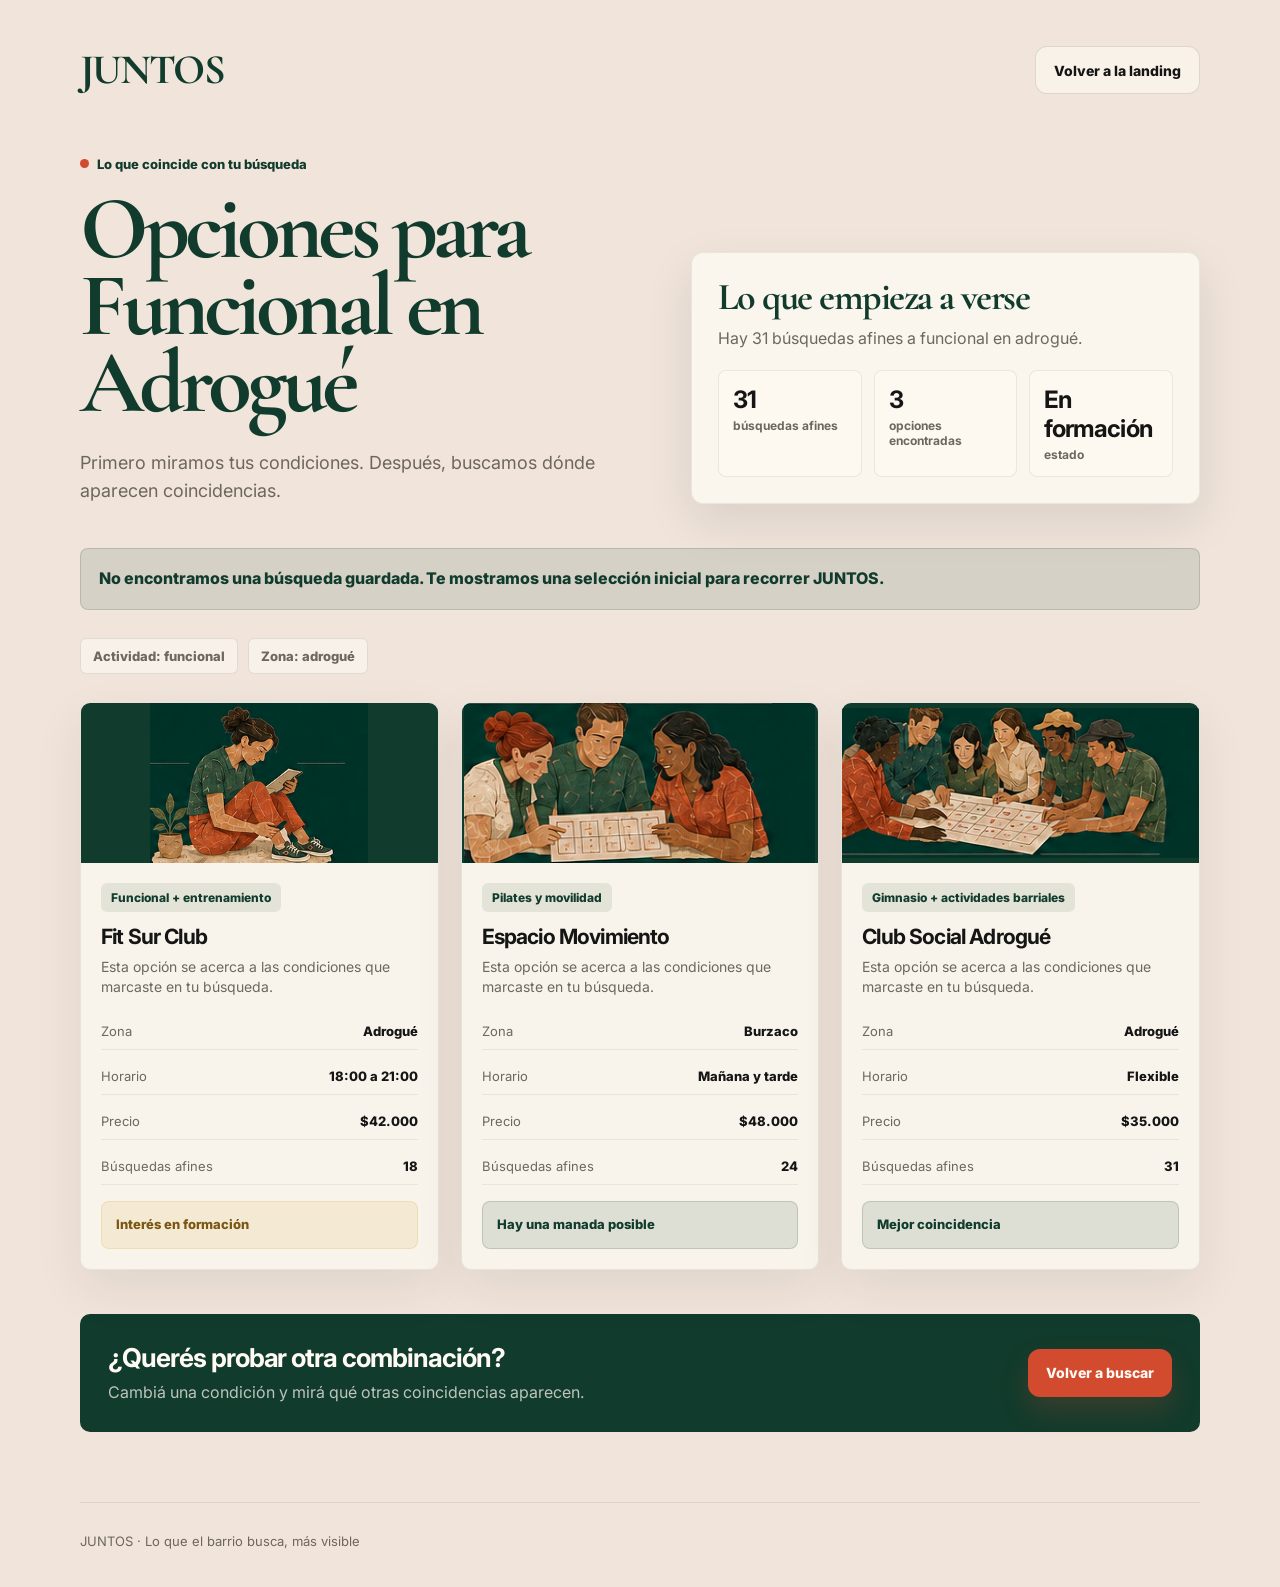
==== commit b278df3c: "Pulir narrativa y enfoque barrial de JUNTOS" ====
--- a/resultados.html
+++ b/resultados.html
@@ -350,24 +350,24 @@
 
       <section class="hero">
         <div>
-          <div class="eyebrow"><span class="dot"></span> Coincidencias encontradas</div>
+          <div class="eyebrow"><span class="dot"></span> Lo que coincide con tu búsqueda</div>
           <h1 id="title">Opciones cerca tuyo</h1>
           <p class="lead">
-            Ordenamos estas opciones según la actividad, la zona, el horario y el presupuesto de tu búsqueda.
+            Primero miramos tus condiciones. Después, buscamos dónde aparecen coincidencias.
           </p>
         </div>
 
         <aside class="summary-card">
-          <h2>Demanda detectada</h2>
-          <p id="summary-text">Procesamos tu solicitud y detectamos oportunidades compatibles.</p>
+          <h2>Lo que empieza a verse</h2>
+          <p id="summary-text">Tu búsqueda puede revelar un interés que hasta ahora estaba disperso.</p>
           <div class="metric-row">
             <div class="metric">
               <strong id="metric-people">0</strong>
-              <span>personas compatibles</span>
+              <span>búsquedas afines</span>
             </div>
             <div class="metric">
               <strong id="metric-options">0</strong>
-              <span>opciones sugeridas</span>
+              <span>opciones encontradas</span>
             </div>
             <div class="metric">
               <strong id="metric-status">—</strong>
@@ -388,13 +388,13 @@
 
       <section class="cta-section">
         <div>
-          <h2>¿Querés explorar otra búsqueda?</h2>
-          <p>Volvé al formulario y probá una actividad, zona, horario o presupuesto diferente.</p>
+          <h2>¿Querés probar otra combinación?</h2>
+          <p>Cambiá una condición y mirá qué otras coincidencias aparecen.</p>
         </div>
-        <a class="btn primary" href="./index.html#demo">Cargar otra solicitud</a>
+        <a class="btn primary" href="./index.html#buscador">Volver a buscar</a>
       </section>
 
-      <footer>JUNTOS · Opciones y coincidencias para tu búsqueda</footer>
+      <footer>JUNTOS · Lo que el barrio busca, más visible</footer>
     </div>
   </main>
 
@@ -407,9 +407,9 @@
     const fallbackZone = (params.get("zona") || "adrogué").toLowerCase();
 
     const fallbackResults = [
-      { nombre: "Fit Sur Club", tipo: "Funcional + entrenamiento", zona: "Adrogué", horario: "18:00 a 21:00", precio_estimado: "$42.000", demanda: 18, estado: "Grupo en formación" },
-      { nombre: "Espacio Movimiento", tipo: "Pilates y movilidad", zona: "Burzaco", horario: "Mañana y tarde", precio_estimado: "$48.000", demanda: 24, estado: "Oportunidad para negociar" },
-      { nombre: "Club Social Adrogué", tipo: "Gimnasio + actividades barriales", zona: "Adrogué", horario: "Flexible", precio_estimado: "$35.000", demanda: 31, estado: "Listo para propuesta grupal" }
+      { nombre: "Fit Sur Club", tipo: "Funcional + entrenamiento", zona: "Adrogué", horario: "18:00 a 21:00", precio_estimado: "$42.000", demanda: 18, estado: "Interés en formación" },
+      { nombre: "Espacio Movimiento", tipo: "Pilates y movilidad", zona: "Burzaco", horario: "Mañana y tarde", precio_estimado: "$48.000", demanda: 24, estado: "Hay una manada posible" },
+      { nombre: "Club Social Adrogué", tipo: "Gimnasio + actividades barriales", zona: "Adrogué", horario: "Flexible", precio_estimado: "$35.000", demanda: 31, estado: "Mejor coincidencia" }
     ];
 
     if (!data) {
@@ -418,7 +418,7 @@
         zona: fallbackZone,
         personas_compatibles: 31,
         demanda_suficiente: false,
-        mensaje_usuario: "No encontramos una búsqueda guardada. Te mostramos una selección inicial para que puedas explorar el recorrido.",
+        mensaje_usuario: "No encontramos una búsqueda guardada. Te mostramos una selección inicial para recorrer JUNTOS.",
         resultados: fallbackResults
       };
     }
@@ -435,9 +435,9 @@
     document.getElementById("metric-people").textContent = data.personas_compatibles || 0;
     document.getElementById("metric-options").textContent = resultados.length;
     document.getElementById("metric-status").textContent = data.demanda_suficiente ? "Sí" : "En formación";
-    document.getElementById("message-box").textContent = data.mensaje_usuario || "Solicitud procesada.";
+    document.getElementById("message-box").textContent = data.mensaje_usuario || "Estas son las coincidencias que pudimos reunir.";
     document.getElementById("summary-text").textContent =
-      `Detectamos ${data.personas_compatibles || 0} personas potencialmente compatibles para ${actividad} en ${zona}.`;
+      `Hay ${data.personas_compatibles || 0} búsquedas afines a ${actividad} en ${zona}.`;
 
     const container = document.getElementById("results");
 
@@ -462,10 +462,10 @@
       card.className = "result-card";
 
       const demanda = item.demanda || item.personas || item.personas_compatibles || "—";
-      const estado = String(item.estado || "Grupo en formación");
+      const estado = String(item.estado || "Interés en formación");
       const estadoNormalizado = estado.toLowerCase();
-      const good = estadoNormalizado.includes("suficiente") ||
-                   estadoNormalizado.includes("negociar") ||
+      const good = estadoNormalizado.includes("coincidencia") ||
+                   estadoNormalizado.includes("manada") ||
                    estadoNormalizado.includes("listo");
 
       const visual = document.createElement("div");
@@ -482,7 +482,7 @@
         content,
         "p",
         "",
-        item.descripcion || "Opción sugerida por compatibilidad de zona, horario y presupuesto."
+        item.descripcion || "Esta opción se acerca a las condiciones que marcaste en tu búsqueda."
       );
 
       const details = document.createElement("div");
@@ -490,7 +490,7 @@
       appendDetail(details, "Zona", item.zona || zona);
       appendDetail(details, "Horario", item.horario || "Flexible");
       appendDetail(details, "Precio", item.precio_estimado || "A validar");
-      appendDetail(details, "Demanda", `${demanda} personas`);
+      appendDetail(details, "Búsquedas afines", `${demanda}`);
       content.appendChild(details);
 
       appendTextElement(content, "div", `status${good ? " good" : ""}`, estado);
